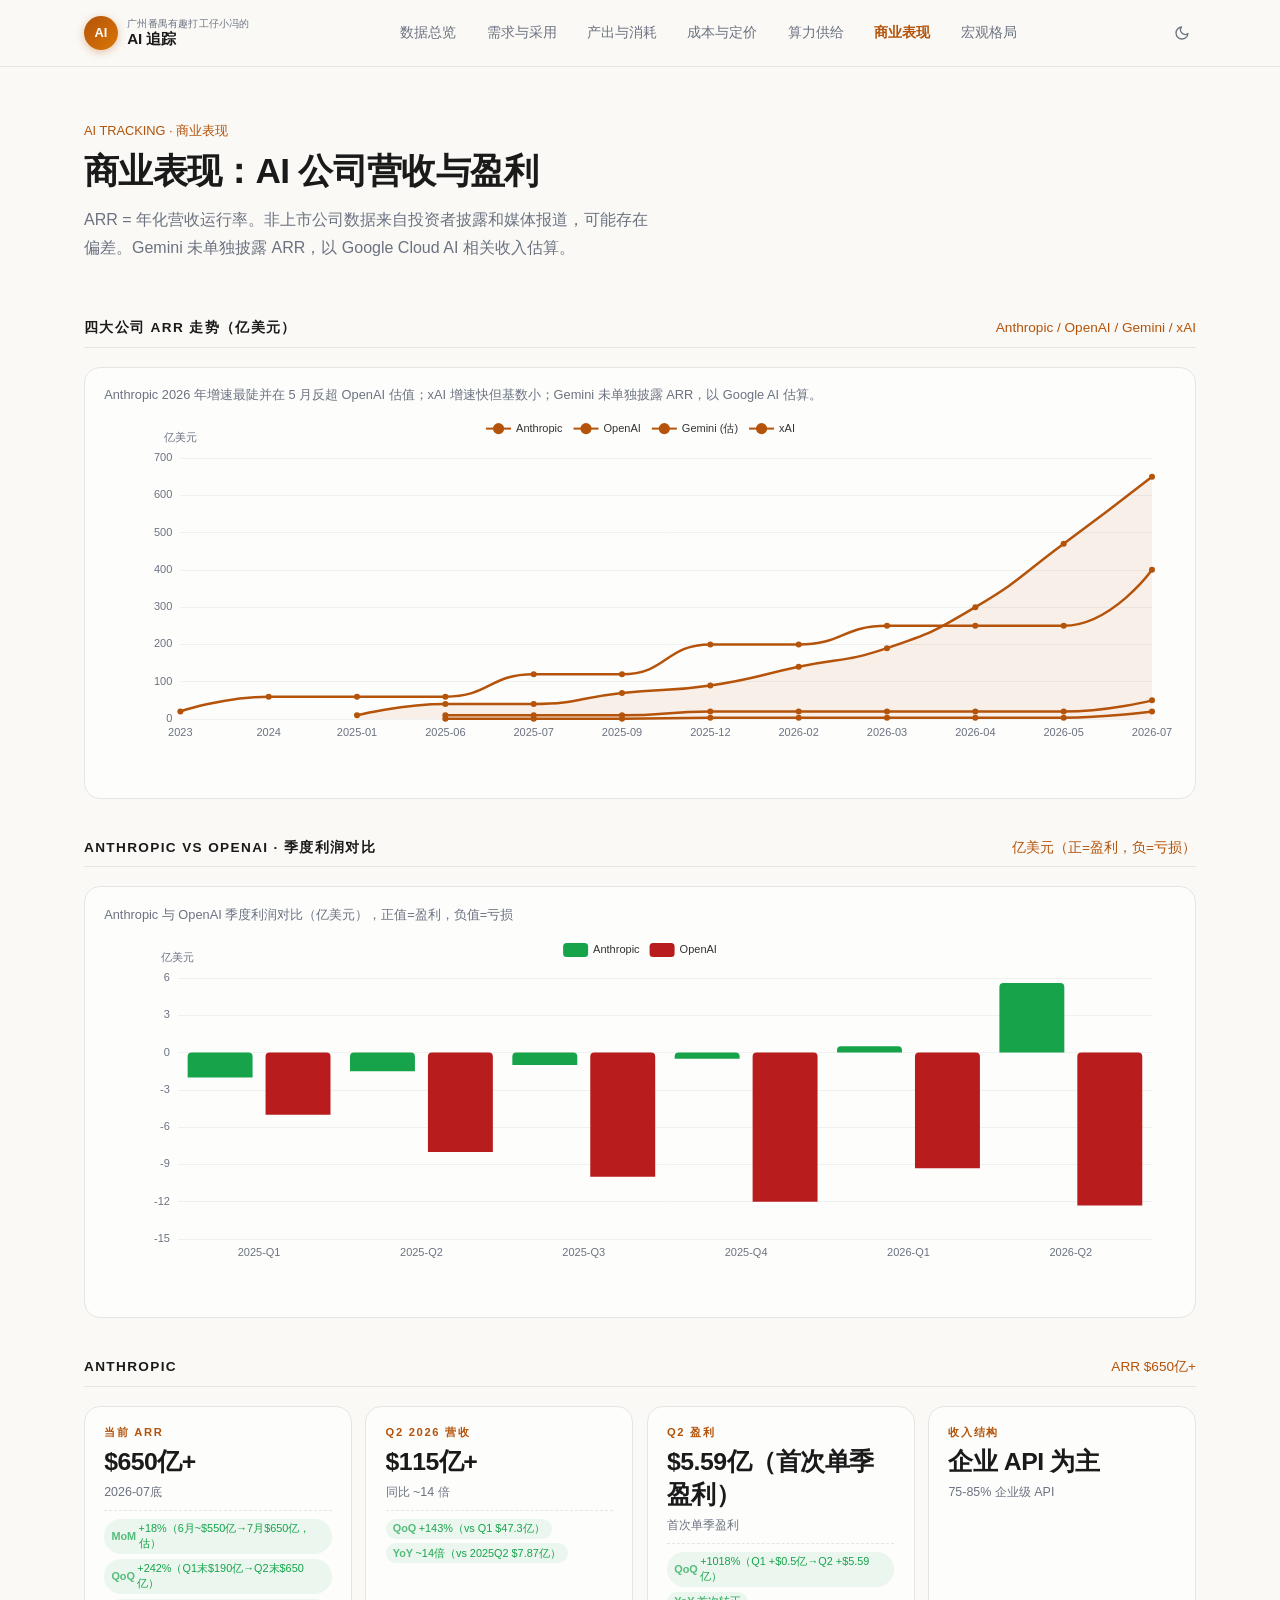
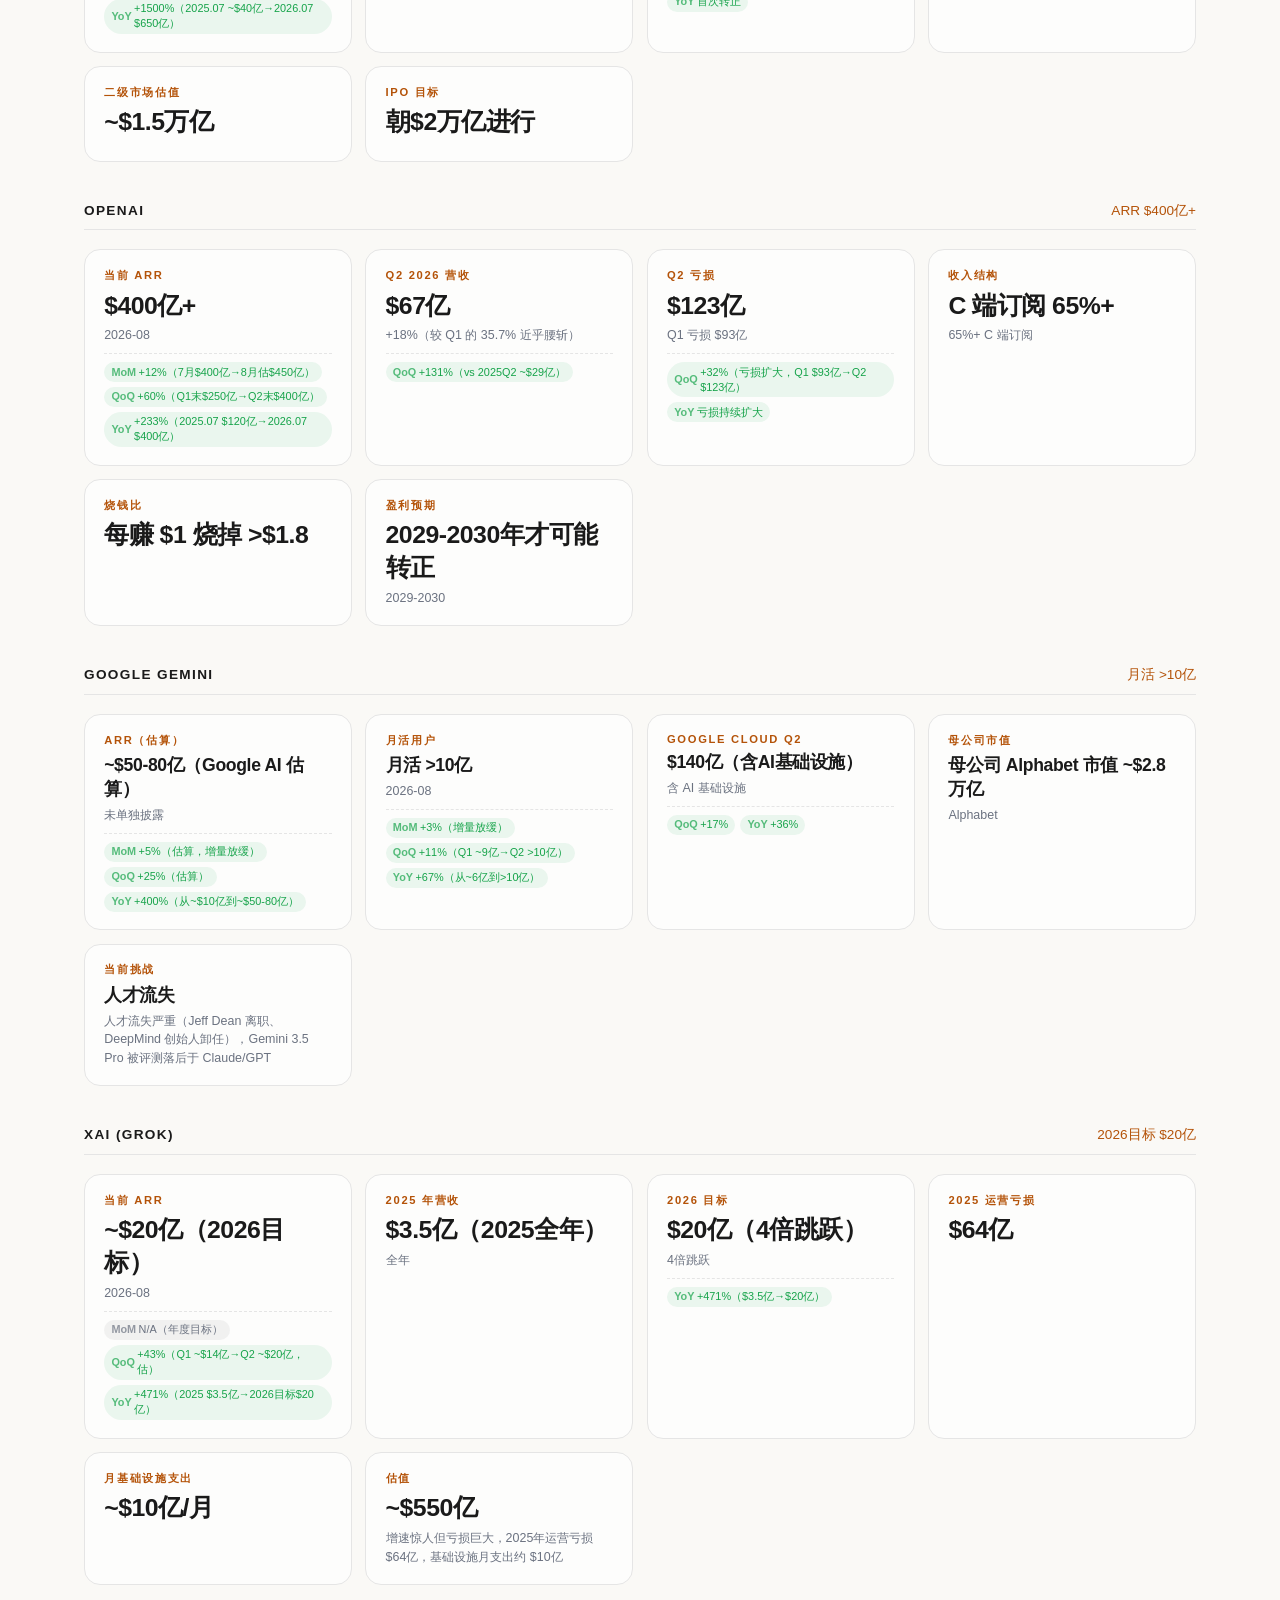
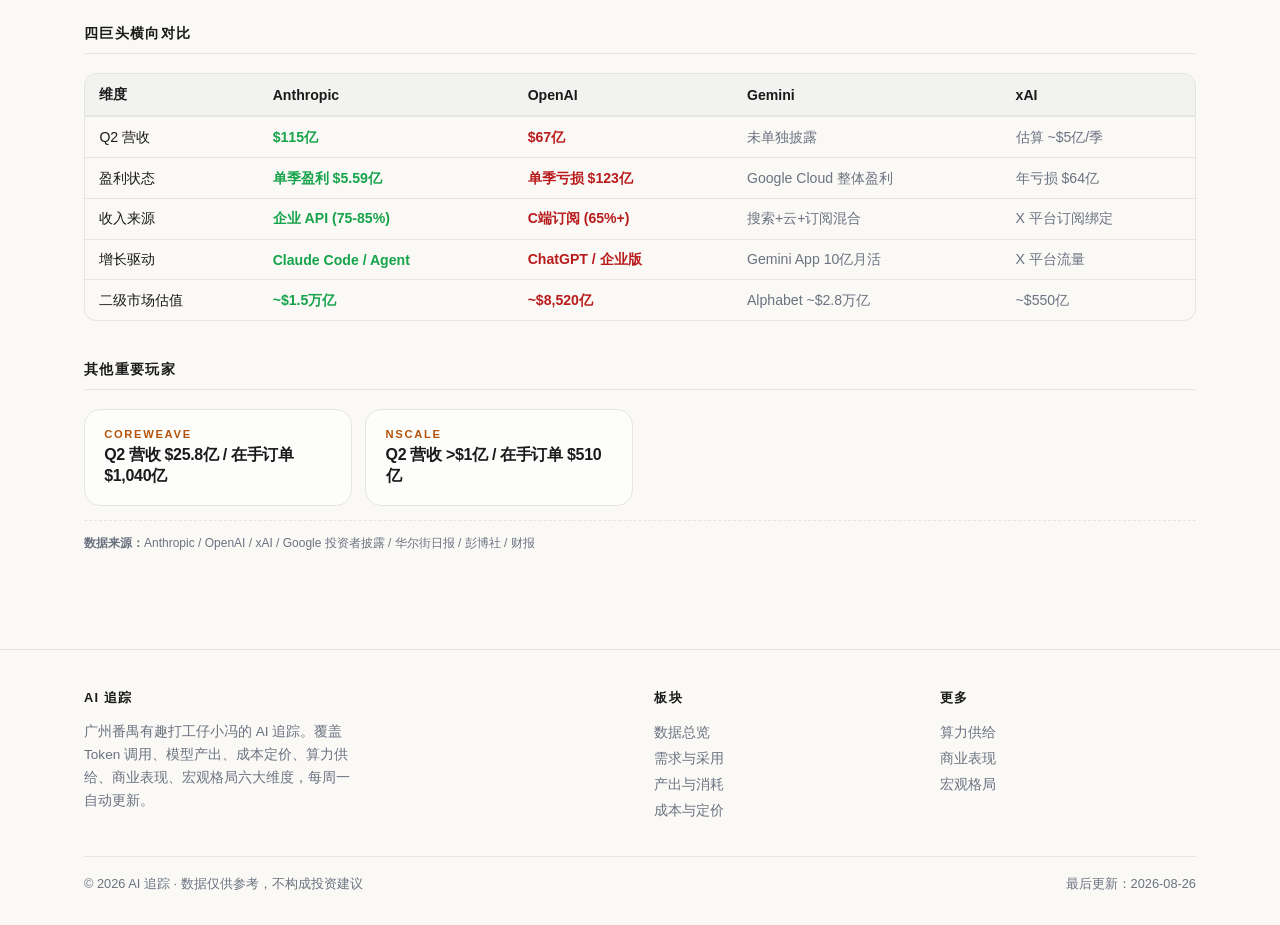
==== pages/business.html @ 5af2b7c7 "AI 追踪看板：6 层分析框架 + 四巨头商业 + 环比数据 + CoWoS 封装瓶颈" ====
<!DOCTYPE html>
<html lang="zh-CN">
<head>
  <meta charset="UTF-8">
  <meta name="viewport" content="width=device-width, initial-scale=1.0">
  <title>商业表现 · 广州番禺有趣打工仔小冯的 AI 追踪</title>
  <meta name="description" content="Anthropic、OpenAI、Gemini、xAI 四巨头 ARR 走势、季度利润对比。">
  <link rel="stylesheet" href="../css/style.css">
  <script src="../js/data-bundle.js"></script>
  <script src="../js/echarts.min.js"></script>
  <script src="../js/charts.js"></script>
  <script src="../js/site.js"></script>
</head>
<body>

<main>
  <div class="container">
    <section class="hero">
      <div class="breadcrumb">AI TRACKING · 商业表现</div>
      <h1>商业表现：AI 公司营收与盈利</h1>
      <p class="subtitle" id="heroSub"></p>
    </section>

    <!-- 四巨头 ARR 对比图 -->
    <section class="section">
      <div class="section-header"><h2>四大公司 ARR 走势（亿美元）</h2><span class="more text-muted">Anthropic / OpenAI / Gemini / xAI</span></div>
      <div class="chart-card">
        <div class="chart-desc">Anthropic 2026 年增速最陡并在 5 月反超 OpenAI 估值；xAI 增速快但基数小；Gemini 未单独披露 ARR，以 Google AI 估算。</div>
        <div class="chart-box" id="chartArr"></div>
      </div>
    </section>

    <!-- 季度利润对比图 -->
    <section class="section">
      <div class="section-header"><h2>Anthropic vs OpenAI · 季度利润对比</h2><span class="more text-muted">亿美元（正=盈利，负=亏损）</span></div>
      <div class="chart-card">
        <div class="chart-desc" id="profitDesc"></div>
        <div class="chart-box" id="chartProfit"></div>
      </div>
    </section>

    <!-- 四公司卡片 -->
    <section class="section">
      <div class="section-header"><h2>Anthropic</h2><span class="more text-muted">ARR $650亿+</span></div>
      <div class="card-grid" id="anthCards"></div>
    </section>

    <section class="section">
      <div class="section-header"><h2>OpenAI</h2><span class="more text-muted">ARR $400亿+</span></div>
      <div class="card-grid" id="oaCards"></div>
    </section>

    <section class="section">
      <div class="section-header"><h2>Google Gemini</h2><span class="more text-muted">月活 >10亿</span></div>
      <div class="card-grid" id="geminiCards"></div>
    </section>

    <section class="section">
      <div class="section-header"><h2>xAI (Grok)</h2><span class="more text-muted">2026目标 $20亿</span></div>
      <div class="card-grid" id="grokCards"></div>
    </section>

    <!-- 横向对比表 -->
    <section class="section">
      <div class="section-header"><h2>四巨头横向对比</h2></div>
      <div class="table-wrap">
        <table>
          <thead><tr><th>维度</th><th>Anthropic</th><th>OpenAI</th><th>Gemini</th><th>xAI</th></tr></thead>
          <tbody id="cmpBody"></tbody>
        </table>
      </div>
    </section>

    <!-- 其他玩家 -->
    <section class="section">
      <div class="section-header"><h2>其他重要玩家</h2></div>
      <div class="card-grid" id="othersCards"></div>
    </section>

    <div class="source-note" id="sourceNote"></div>
  </div>
</main>

<script>
(function () {
  var D = window.AIDATA && window.AIDATA.business;
  if (!D) { document.body.innerHTML += '<p style="padding:2rem;color:red;">数据加载失败：business 数据缺失</p>'; return; }

  document.getElementById('heroSub').textContent = D.meta.note;
  document.getElementById('sourceNote').innerHTML = '<strong>数据来源：</strong>' + D.meta.source;

  // 四公司 ARR 时间轴合并
  var an = D.anthropic.arr_timeline;
  var oa = D.openai.arr_timeline;
  var ge = D.gemini.arr_timeline;
  var gr = D.grok.arr_timeline;

  // 取所有日期的并集，按时间排序
  var allDates = {};
  [].concat(an, oa, ge, gr).forEach(function (p) { allDates[p.date] = true; });
  var labels = Object.keys(allDates).sort();

  function buildSeries(timeline, dates) {
    return dates.map(function (d) {
      var match = null;
      timeline.forEach(function (p) { if (p.date <= d) match = p.arr; });
      return match;
    });
  }

  CHARTS.ensure(function () {
    CHARTS.line('chartArr', labels, [
      { name: 'Anthropic', data: buildSeries(an, labels), color: undefined, area: true },
      { name: 'OpenAI', data: buildSeries(oa, labels), color: undefined, area: false },
      { name: 'Gemini (估)', data: buildSeries(ge, labels), color: undefined, area: false },
      { name: 'xAI', data: buildSeries(gr, labels), color: undefined, area: false }
    ], { yName: '亿美元' });
  });

  // 季度利润对比柱状图
  var pc = D.profit_comparison;
  document.getElementById('profitDesc').textContent = pc.desc;
  CHARTS.ensure(function () {
    CHARTS.bar('chartProfit', pc.labels, [
      { name: 'Anthropic', data: pc.anthropic, color: '#16a34a' },
      { name: 'OpenAI', data: pc.openai, color: '#b91c1c' }
    ], { yName: '亿美元' });
  });

  // ===== 卡片生成工具函数 =====
  function trendBadge(label, value) {
    if (!value) return '';
    var isNegative = value.charAt(0) === '-';
    var isNa = value === 'N/A' || value.indexOf('N/A') >= 0;
    var cls = isNa ? 'trend-neutral' : (isNegative ? 'trend-down' : 'trend-up');
    return '<span class="card-trend ' + cls + '"><b>' + label + '</b> ' + value + '</span>';
  }

  function buildCard(c) {
    var html = '<div class="card"><div class="card-label">' + c.label + '</div>' +
      '<div class="card-value">' + c.value + '</div><div class="card-sub">' + c.sub + '</div>';
    var hasTrend = c.mom || c.qoq || c.yoy;
    if (hasTrend) {
      html += '<div class="card-trends">';
      html += trendBadge('MoM', c.mom);
      html += trendBadge('QoQ', c.qoq);
      html += trendBadge('YoY', c.yoy);
      html += '</div>';
    }
    html += '</div>';
    return html;
  }

  function buildCardGemini(c) {
    var html = '<div class="card"><div class="card-label">' + c.label + '</div>' +
      '<div class="card-value" style="font-size:1.1rem;">' + c.value + '</div><div class="card-sub">' + c.sub + '</div>';
    var hasTrend = c.mom || c.qoq || c.yoy;
    if (hasTrend) {
      html += '<div class="card-trends">';
      html += trendBadge('MoM', c.mom);
      html += trendBadge('QoQ', c.qoq);
      html += trendBadge('YoY', c.yoy);
      html += '</div>';
    }
    html += '</div>';
    return html;
  }

  // Anthropic 卡片
  var a = D.anthropic;
  var aCards = [
    { label: '当前 ARR', value: a.arr_now, sub: a.arr_time, mom: a.arr_mom, qoq: a.arr_qoq, yoy: a.arr_yoy },
    { label: 'Q2 2026 营收', value: a.q2_2026_revenue, sub: '同比 ~14 倍', mom: null, qoq: a.q2_revenue_qoq, yoy: a.q2_yoy },
    { label: 'Q2 盈利', value: a.q2_operating_profit, sub: '首次单季盈利', mom: null, qoq: a.q2_profit_qoq, yoy: '首次转正' },
    { label: '收入结构', value: '企业 API 为主', sub: a.revenue_structure, mom: null, qoq: null, yoy: null },
    { label: '二级市场估值', value: a.valuation_secondary, sub: '', mom: null, qoq: null, yoy: null },
    { label: 'IPO 目标', value: a.ipo_target, sub: '', mom: null, qoq: null, yoy: null }
  ];
  var ag = document.getElementById('anthCards');
  aCards.forEach(function (c) {
    ag.innerHTML += buildCard(c);
  });

  // OpenAI 卡片
  var o = D.openai;
  var oCards = [
    { label: '当前 ARR', value: o.arr_now, sub: o.arr_time, mom: o.arr_mom, qoq: o.arr_qoq, yoy: o.arr_yoy },
    { label: 'Q2 2026 营收', value: o.q2_2026_revenue, sub: o.q2_qoq, mom: null, qoq: o.q2_revenue_yoy, yoy: null },
    { label: 'Q2 亏损', value: o.q2_operating_loss, sub: 'Q1 亏损 $93亿', mom: null, qoq: o.q2_loss_qoq, yoy: '亏损持续扩大' },
    { label: '收入结构', value: 'C 端订阅 65%+', sub: o.revenue_structure, mom: null, qoq: null, yoy: null },
    { label: '烧钱比', value: o.burn_ratio, sub: '', mom: null, qoq: null, yoy: null },
    { label: '盈利预期', value: o.profit_estimate, sub: '2029-2030', mom: null, qoq: null, yoy: null }
  ];
  var og = document.getElementById('oaCards');
  oCards.forEach(function (c) {
    og.innerHTML += buildCard(c);
  });

  // Gemini 卡片
  var g = D.gemini;
  var gCards = [
    { label: 'ARR（估算）', value: g.arr_estimate, sub: '未单独披露', mom: g.arr_mom, qoq: g.arr_qoq, yoy: g.arr_yoy },
    { label: '月活用户', value: g.mau, sub: g.arr_time, mom: g.mau_mom, qoq: g.mau_qoq, yoy: '+67%（从~6亿到>10亿）' },
    { label: 'Google Cloud Q2', value: g.google_cloud_q2, sub: '含 AI 基础设施', mom: null, qoq: '+17%', yoy: '+36%' },
    { label: '母公司市值', value: g.valuation_note, sub: 'Alphabet', mom: null, qoq: null, yoy: null },
    { label: '当前挑战', value: '人才流失', sub: g.challenge, mom: null, qoq: null, yoy: null }
  ];
  var gg = document.getElementById('geminiCards');
  gCards.forEach(function (c) {
    gg.innerHTML += buildCardGemini(c);
  });

  // xAI 卡片
  var x = D.grok;
  var xCards = [
    { label: '当前 ARR', value: x.arr_now, sub: x.arr_time, mom: x.arr_mom, qoq: x.arr_qoq, yoy: x.arr_yoy },
    { label: '2025 年营收', value: x.revenue_2025, sub: '全年', mom: null, qoq: null, yoy: null },
    { label: '2026 目标', value: x.revenue_2026_target, sub: '4倍跳跃', mom: null, qoq: null, yoy: x.revenue_yoy },
    { label: '2025 运营亏损', value: x.operating_loss_2025, sub: '', mom: null, qoq: null, yoy: null },
    { label: '月基础设施支出', value: x.monthly_infra_spend, sub: '', mom: null, qoq: null, yoy: null },
    { label: '估值', value: x.valuation, sub: x.note, mom: null, qoq: null, yoy: null }
  ];
  var xg = document.getElementById('grokCards');
  xCards.forEach(function (c) {
    xg.innerHTML += buildCard(c);
  });

  // 横向对比表
  var cb = document.getElementById('cmpBody');
  D.comparison.dimensions.forEach(function (d) {
    cb.innerHTML += '<tr><td>' + d.dim + '</td><td class="text-up">' + d.anthropic + '</td><td class="text-down">' + d.openai + '</td><td class="text-muted">' + d.gemini + '</td><td class="text-muted">' + d.grok + '</td></tr>';
  });

  // 其他玩家
  var others = D.others;
  var og2 = document.getElementById('othersCards');
  var otherList = [
    { label: others.coreweave.name, value: others.coreweave.metric },
    { label: others.nscale.name, value: others.nscale.metric }
  ];
  otherList.forEach(function (c) {
    og2.innerHTML += '<div class="card card-hover"><div class="card-label">' + c.label + '</div>' +
      '<div class="card-value" style="font-size:1rem;">' + c.value + '</div></div>';
  });

  SiteInit('business');
})();
</script>
</body>
</html>
---- css/style.css ----
:root {
  --background: #faf9f6;
  --foreground: #1a1a1a;
  --muted: #6b7280;
  --border: #e5e5e5;
  --accent: #b45309;
  --card-bg: rgba(255, 255, 255, 0.7);
  --hover-bg: rgba(0, 0, 0, 0.03);
  --shadow: 0 1px 3px rgba(0, 0, 0, 0.06), 0 1px 2px rgba(0, 0, 0, 0.04);
  --shadow-lg: 0 10px 30px rgba(0, 0, 0, 0.08);
}

@media (prefers-color-scheme: dark) {
  html:not(.light) {
    --background: #121212;
    --foreground: #eaeaea;
    --muted: #9ca3af;
    --border: #2a2a2a;
    --accent: #d97706;
    --accent-bg: rgba(217, 119, 6, 0.12);
    --card-bg: rgba(30, 30, 30, 0.85);
    --hover-bg: rgba(255, 255, 255, 0.04);
    --shadow: 0 1px 3px rgba(0, 0, 0, 0.3);
    --shadow-lg: 0 10px 30px rgba(0, 0, 0, 0.4);
  }
}

html.dark {
  --background: #121212;
  --foreground: #eaeaea;
  --muted: #9ca3af;
  --border: #2a2a2a;
  --accent: #d97706;
  --accent-bg: rgba(217, 119, 6, 0.12);
  --card-bg: rgba(30, 30, 30, 0.85);
  --hover-bg: rgba(255, 255, 255, 0.04);
  --shadow: 0 1px 3px rgba(0, 0, 0, 0.3);
  --shadow-lg: 0 10px 30px rgba(0, 0, 0, 0.4);
}

* {
  margin: 0;
  padding: 0;
  box-sizing: border-box;
}

html {
  scroll-behavior: smooth;
}

body {
  font-family: Inter, -apple-system, BlinkMacSystemFont, "PingFang SC",
    "Hiragino Sans GB", "Microsoft YaHei", "Helvetica Neue", Helvetica, Arial, sans-serif;
  -webkit-font-smoothing: antialiased;
  text-rendering: optimizeLegibility;
  background: var(--background);
  color: var(--foreground);
  min-height: 100vh;
  display: flex;
  flex-direction: column;
  transition: background-color 0.3s ease, color 0.3s ease;
}

/* ===== 顶部导航 ===== */
header {
  position: sticky;
  top: 0;
  z-index: 50;
  border-bottom: 1px solid var(--border);
  background: color-mix(in srgb, var(--background) 80%, transparent);
  backdrop-filter: blur(12px);
  -webkit-backdrop-filter: blur(12px);
  transition: background-color 0.3s ease, border-color 0.3s ease;
}

.nav-inner {
  max-width: 72rem;
  margin: 0 auto;
  padding: 1rem 1.25rem;
  display: flex;
  align-items: center;
  justify-content: space-between;
  gap: 1rem;
}

.logo {
  display: flex;
  align-items: center;
  gap: 0.6rem;
  text-decoration: none;
  color: var(--foreground);
  font-weight: 700;
  font-size: 1.05rem;
  letter-spacing: -0.01em;
  white-space: nowrap;
}

.logo-badge {
  width: 2.1rem;
  height: 2.1rem;
  border-radius: 9999px;
  background: linear-gradient(135deg, #b45309, #d97706);
  color: #fff;
  display: flex;
  align-items: center;
  justify-content: center;
  font-size: 0.8rem;
  font-weight: 800;
  flex-shrink: 0;
  box-shadow: 0 2px 8px rgba(180, 83, 9, 0.35);
}

.logo-text {
  display: flex;
  flex-direction: column;
  line-height: 1.15;
}

.logo-line1 {
  font-size: 0.62rem;
  font-weight: 500;
  color: var(--muted);
  letter-spacing: 0.02em;
}

.logo-line2 {
  font-size: 0.95rem;
  font-weight: 800;
  letter-spacing: -0.01em;
  color: var(--foreground);
}

nav.desktop {
  display: flex;
  align-items: center;
  gap: 0.4rem;
  overflow-x: auto;
  scrollbar-width: none;
}

nav.desktop::-webkit-scrollbar {
  display: none;
}

.nav-link {
  color: var(--muted);
  text-decoration: none;
  font-size: 0.9rem;
  font-weight: 500;
  padding: 0.45rem 0.75rem;
  border-radius: 9999px;
  transition: color 0.2s ease, background 0.2s ease;
  white-space: nowrap;
}

.nav-link:hover {
  color: var(--foreground);
  background: var(--hover-bg);
}

.nav-link.active {
  color: var(--accent);
  background: var(--accent-bg);
  font-weight: 600;
}

.nav-actions {
  display: flex;
  align-items: center;
  gap: 0.4rem;
  flex-shrink: 0;
}

.theme-toggle {
  background: none;
  border: none;
  cursor: pointer;
  color: var(--muted);
  padding: 0.4rem;
  border-radius: 9999px;
  transition: color 0.2s, background 0.2s;
  display: flex;
  align-items: center;
  justify-content: center;
}

.theme-toggle:hover {
  color: var(--foreground);
  background: var(--hover-bg);
}

/* 移动端菜单 */
.mobile-menu-btn {
  display: none;
  background: none;
  border: none;
  cursor: pointer;
  color: var(--foreground);
  padding: 0.4rem;
  border-radius: 0.375rem;
}

.mobile-nav {
  display: none;
  padding: 0.5rem 1.25rem 1rem;
  border-top: 1px solid var(--border);
  flex-direction: column;
  gap: 0.15rem;
}

.mobile-nav.open {
  display: flex;
}

.mobile-nav .nav-link {
  padding: 0.65rem 0.75rem;
  font-size: 0.95rem;
  border-radius: 0.5rem;
}

/* ===== 主内容容器 ===== */
main {
  flex: 1;
}

.container {
  max-width: 72rem;
  margin: 0 auto;
  padding: 2rem 1.25rem 3rem;
}

/* ===== Hero 区 ===== */
.hero {
  padding: 1.5rem 0 1rem;
}

.breadcrumb {
  font-size: 0.8rem;
  color: var(--accent);
  font-weight: 500;
  margin-bottom: 0.8rem;
}

.hero h1 {
  font-size: 2.2rem;
  font-weight: 800;
  letter-spacing: -0.02em;
  line-height: 1.1;
}

.hero .subtitle {
  margin-top: 0.9rem;
  color: var(--muted);
  font-size: 1rem;
  line-height: 1.8;
  max-width: 64ch;
}

.hero-stats {
  margin-top: 1.5rem;
  font-size: 1.05rem;
  color: var(--muted);
}

.hero-stats strong {
  color: var(--accent);
  font-weight: 700;
}

.cta-row {
  margin-top: 1.6rem;
  display: flex;
  gap: 0.75rem;
  flex-wrap: wrap;
}

.btn {
  display: inline-flex;
  align-items: center;
  gap: 0.4rem;
  padding: 0.65rem 1.4rem;
  border-radius: 9999px;
  font-size: 0.92rem;
  font-weight: 500;
  text-decoration: none;
  transition: all 0.2s ease;
  cursor: pointer;
  border: none;
}

.btn-primary {
  background: var(--foreground);
  color: var(--background);
  box-shadow: 0 4px 14px color-mix(in srgb, var(--foreground) 15%, transparent);
}

.btn-primary:hover {
  transform: translateY(-2px);
}

.btn-outline {
  border: 1px solid var(--border);
  color: var(--foreground);
  background: transparent;
}

.btn-outline:hover {
  background: var(--hover-bg);
}

/* ===== 区块标题栏 ===== */
.section {
  margin-top: 2.5rem;
}

.section-header {
  display: flex;
  align-items: baseline;
  justify-content: space-between;
  margin-bottom: 1.2rem;
  padding-bottom: 0.6rem;
  border-bottom: 1px solid var(--border);
  gap: 1rem;
}

.section-header h2 {
  font-size: 0.85rem;
  font-weight: 700;
  text-transform: uppercase;
  letter-spacing: 0.1em;
  color: var(--foreground);
}

.section-header .more {
  color: var(--accent);
  font-size: 0.85rem;
  font-weight: 500;
  text-decoration: none;
  white-space: nowrap;
}

.section-header .more:hover {
  opacity: 0.7;
}

/* ===== 卡片网格 ===== */
.card-grid {
  display: grid;
  grid-template-columns: repeat(auto-fill, minmax(240px, 1fr));
  gap: 0.85rem;
}

.card {
  background: var(--card-bg);
  border: 1px solid var(--border);
  border-radius: 1rem;
  padding: 1.1rem 1.2rem;
  transition: all 0.2s ease;
}

.card-hover:hover {
  transform: translateY(-3px);
  box-shadow: var(--shadow-lg);
  border-color: color-mix(in srgb, var(--accent) 40%, var(--border));
}

.card .card-label {
  font-size: 0.7rem;
  font-weight: 700;
  text-transform: uppercase;
  letter-spacing: 0.15em;
  color: var(--accent);
}

.card .card-value {
  font-size: 1.55rem;
  font-weight: 800;
  letter-spacing: -0.02em;
  margin-top: 0.35rem;
  color: var(--foreground);
  font-variant-numeric: tabular-nums;
}

.card .card-sub {
  font-size: 0.78rem;
  color: var(--muted);
  margin-top: 0.3rem;
  line-height: 1.5;
}

.card .card-delta {
  font-size: 0.75rem;
  font-weight: 600;
  margin-top: 0.25rem;
  font-variant-numeric: tabular-nums;
}

.delta-up {
  color: #16a34a;
}

.delta-down {
  color: #b91c1c;
}

/* ===== 列表行 ===== */
.list {
  list-style: none;
}

.list-row {
  display: flex;
  align-items: baseline;
  gap: 0.8rem;
  padding: 0.6rem 0.6rem;
  margin: 0 -0.6rem;
  border-radius: 0.5rem;
  transition: background 0.15s ease;
  text-decoration: none;
  color: var(--foreground);
}

.list-row:hover {
  background: var(--hover-bg);
}

.list-row time {
  color: var(--muted);
  font-size: 0.85rem;
  font-weight: 500;
  flex-shrink: 0;
  font-variant-numeric: tabular-nums;
  width: 3.2rem;
}

.list-row .title {
  font-size: 0.95rem;
  font-weight: 500;
  flex: 1;
  min-width: 0;
  overflow: hidden;
  text-overflow: ellipsis;
  white-space: nowrap;
}

.list-row:hover .title {
  text-decoration: underline;
  text-underline-offset: 4px;
  text-decoration-thickness: 1px;
}

.list-row .tag {
  flex-shrink: 0;
  font-size: 0.78rem;
  font-weight: 500;
  padding: 0.2rem 0.7rem;
  border-radius: 9999px;
  background: var(--border);
  color: var(--muted);
}

/* ===== 图表容器 ===== */
.chart-card {
  background: var(--card-bg);
  border: 1px solid var(--border);
  border-radius: 1rem;
  padding: 1.2rem;
  margin-bottom: 1.2rem;
}

.chart-card h3 {
  font-size: 0.95rem;
  font-weight: 700;
  margin-bottom: 0.25rem;
}

.chart-card .chart-desc {
  font-size: 0.8rem;
  color: var(--muted);
  margin-bottom: 0.9rem;
}

.chart-box {
  width: 100%;
  height: 360px;
}

.chart-box.sm {
  height: 280px;
}

/* ===== 表格 ===== */
.table-wrap {
  overflow-x: auto;
  border: 1px solid var(--border);
  border-radius: 0.75rem;
}

table {
  width: 100%;
  border-collapse: collapse;
  font-size: 0.88rem;
  min-width: 640px;
}

thead th {
  background: color-mix(in srgb, var(--border) 40%, transparent);
  font-weight: 600;
  text-align: left;
  padding: 0.7rem 0.9rem;
  border-bottom: 2px solid var(--border);
  white-space: nowrap;
  color: var(--foreground);
}

tbody td {
  padding: 0.65rem 0.9rem;
  border-bottom: 1px solid var(--border);
  color: var(--foreground);
  font-variant-numeric: tabular-nums;
}

tbody tr:hover td {
  background: color-mix(in srgb, var(--border) 25%, transparent);
}

tbody tr:last-child td {
  border-bottom: none;
}

td.num {
  text-align: right;
  font-variant-numeric: tabular-nums;
}

.text-accent {
  color: var(--accent);
  font-weight: 600;
}

.text-up {
  color: #16a34a;
  font-weight: 600;
}

.text-down {
  color: #b91c1c;
  font-weight: 600;
}

.text-muted {
  color: var(--muted);
}

/* ===== 标签徽章 ===== */
.badge {
  display: inline-block;
  padding: 0.2rem 0.7rem;
  border-radius: 9999px;
  font-size: 0.75rem;
  font-weight: 500;
  background: var(--border);
  color: var(--muted);
}

.badge-accent {
  background: color-mix(in srgb, var(--accent) 12%, transparent);
  color: var(--accent);
  font-weight: 600;
}

.badge-green {
  background: rgba(22, 163, 74, 0.1);
  color: #16a34a;
  font-weight: 600;
}

.badge-red {
  background: rgba(185, 28, 28, 0.1);
  color: #b91c1c;
  font-weight: 600;
}

/* ===== 时间线 ===== */
.timeline {
  list-style: none;
}

.timeline-item {
  display: flex;
  gap: 0.8rem;
  padding: 0.7rem 0.6rem;
  margin: 0 -0.6rem;
  border-radius: 0.5rem;
  transition: background-color 0.15s ease;
  align-items: flex-start;
}

.timeline-item:hover {
  background: var(--hover-bg);
}

.timeline-item time {
  color: var(--muted);
  font-size: 0.82rem;
  font-weight: 500;
  flex-shrink: 0;
  font-variant-numeric: tabular-nums;
  padding-top: 0.15rem;
  width: 4.5rem;
}

.timeline-item .tl-content {
  flex: 1;
  min-width: 0;
}

.timeline-item .tl-title {
  font-size: 0.92rem;
  font-weight: 500;
}

.timeline-item .tl-desc {
  font-size: 0.8rem;
  color: var(--muted);
  margin-top: 0.15rem;
  line-height: 1.5;
}

/* ===== 提示框 ===== */
.note {
  border-left: 3px solid var(--accent);
  background: color-mix(in srgb, var(--accent) 5%, transparent);
  border-radius: 0 6px 6px 0;
  padding: 0.85rem 1rem;
  font-size: 0.85rem;
  color: var(--muted);
  line-height: 1.7;
  margin: 1rem 0;
}

.note strong {
  color: var(--foreground);
}

/* ===== 页脚 ===== */
footer {
  border-top: 1px solid var(--border);
  margin-top: 3rem;
  padding: 2.5rem 0 2rem;
}

.footer-inner {
  max-width: 72rem;
  margin: 0 auto;
  padding: 0 1.25rem;
}

.footer-grid {
  display: grid;
  grid-template-columns: repeat(auto-fit, minmax(200px, 1fr));
  gap: 1.8rem;
}

.footer-col h4 {
  font-size: 0.8rem;
  font-weight: 700;
  text-transform: uppercase;
  letter-spacing: 0.1em;
  margin-bottom: 0.8rem;
  color: var(--foreground);
}

.footer-col a {
  display: block;
  color: var(--muted);
  text-decoration: none;
  font-size: 0.85rem;
  padding: 0.25rem 0;
  transition: color 0.2s;
}

.footer-col a:hover {
  color: var(--accent);
}

.footer-bottom {
  margin-top: 2rem;
  padding-top: 1.2rem;
  border-top: 1px solid var(--border);
  display: flex;
  justify-content: space-between;
  align-items: center;
  flex-wrap: wrap;
  gap: 0.5rem;
  font-size: 0.8rem;
  color: var(--muted);
}

/* ===== 数据源标注 ===== */
.source-note {
  font-size: 0.75rem;
  color: var(--muted);
  margin-top: 0.9rem;
  line-height: 1.6;
  border-top: 1px dashed var(--border);
  padding-top: 0.8rem;
}

/* ===== 响应式 ===== */
@media (max-width: 768px) {
  nav.desktop {
    display: none;
  }
  .mobile-menu-btn {
    display: flex;
  }
  .hero h1 {
    font-size: 1.7rem;
  }
  .card-grid {
    grid-template-columns: repeat(auto-fill, minmax(160px, 1fr));
  }
  .chart-box {
    height: 240px;
  }
  .container {
    padding: 1.5rem 1rem 2.5rem;
  }
}

/* ===== 环比趋势徽章 ===== */
.card-trends {
  display: flex;
  flex-wrap: wrap;
  gap: 0.3rem;
  margin-top: 0.5rem;
  padding-top: 0.5rem;
  border-top: 1px dashed var(--border);
}

.card-trend {
  display: inline-flex;
  align-items: center;
  font-size: 0.68rem;
  font-weight: 500;
  padding: 0.15rem 0.45rem;
  border-radius: 9999px;
  font-variant-numeric: tabular-nums;
  line-height: 1.4;
}

.card-trend b {
  font-weight: 700;
  margin-right: 0.15rem;
  opacity: 0.7;
}

.trend-up {
  background: rgba(22, 163, 74, 0.08);
  color: #16a34a;
}

.trend-down {
  background: rgba(185, 28, 28, 0.08);
  color: #b91c1c;
}

.trend-neutral {
  background: color-mix(in srgb, var(--border) 50%, transparent);
  color: var(--muted);
}
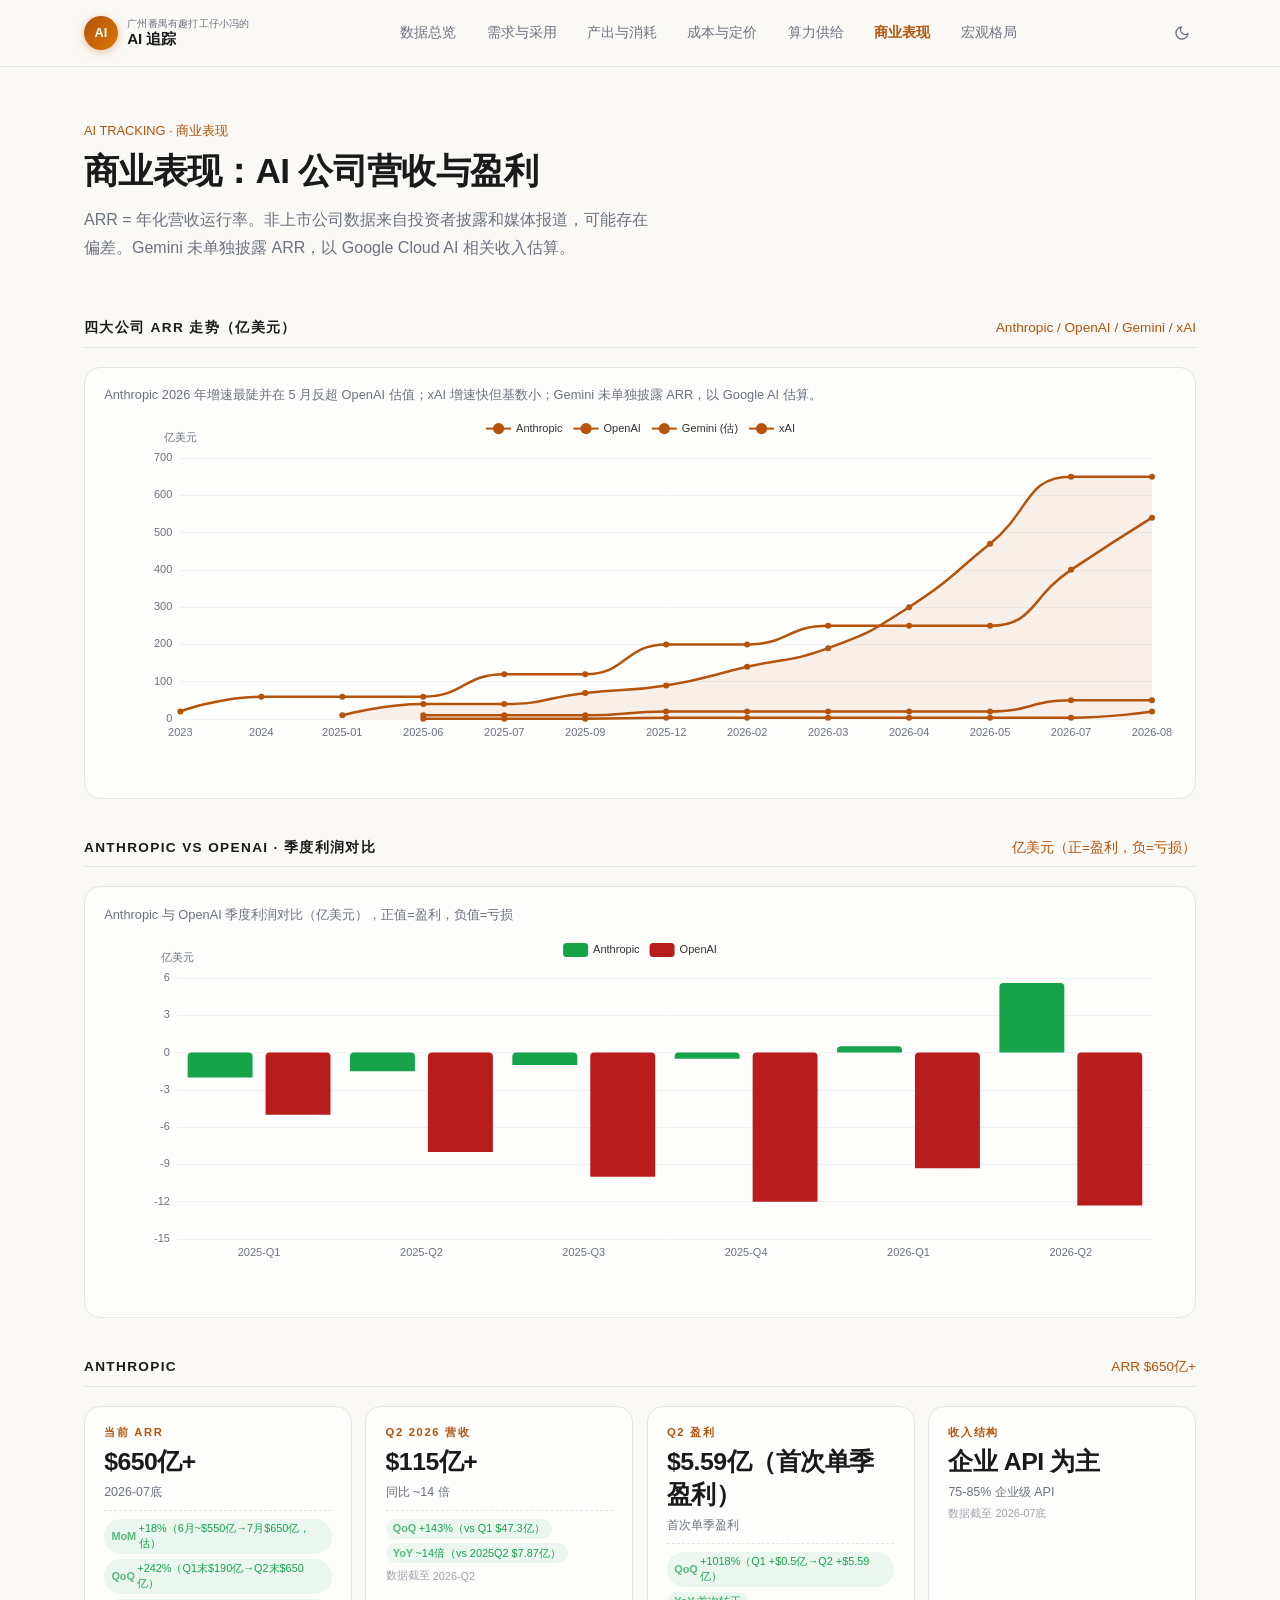
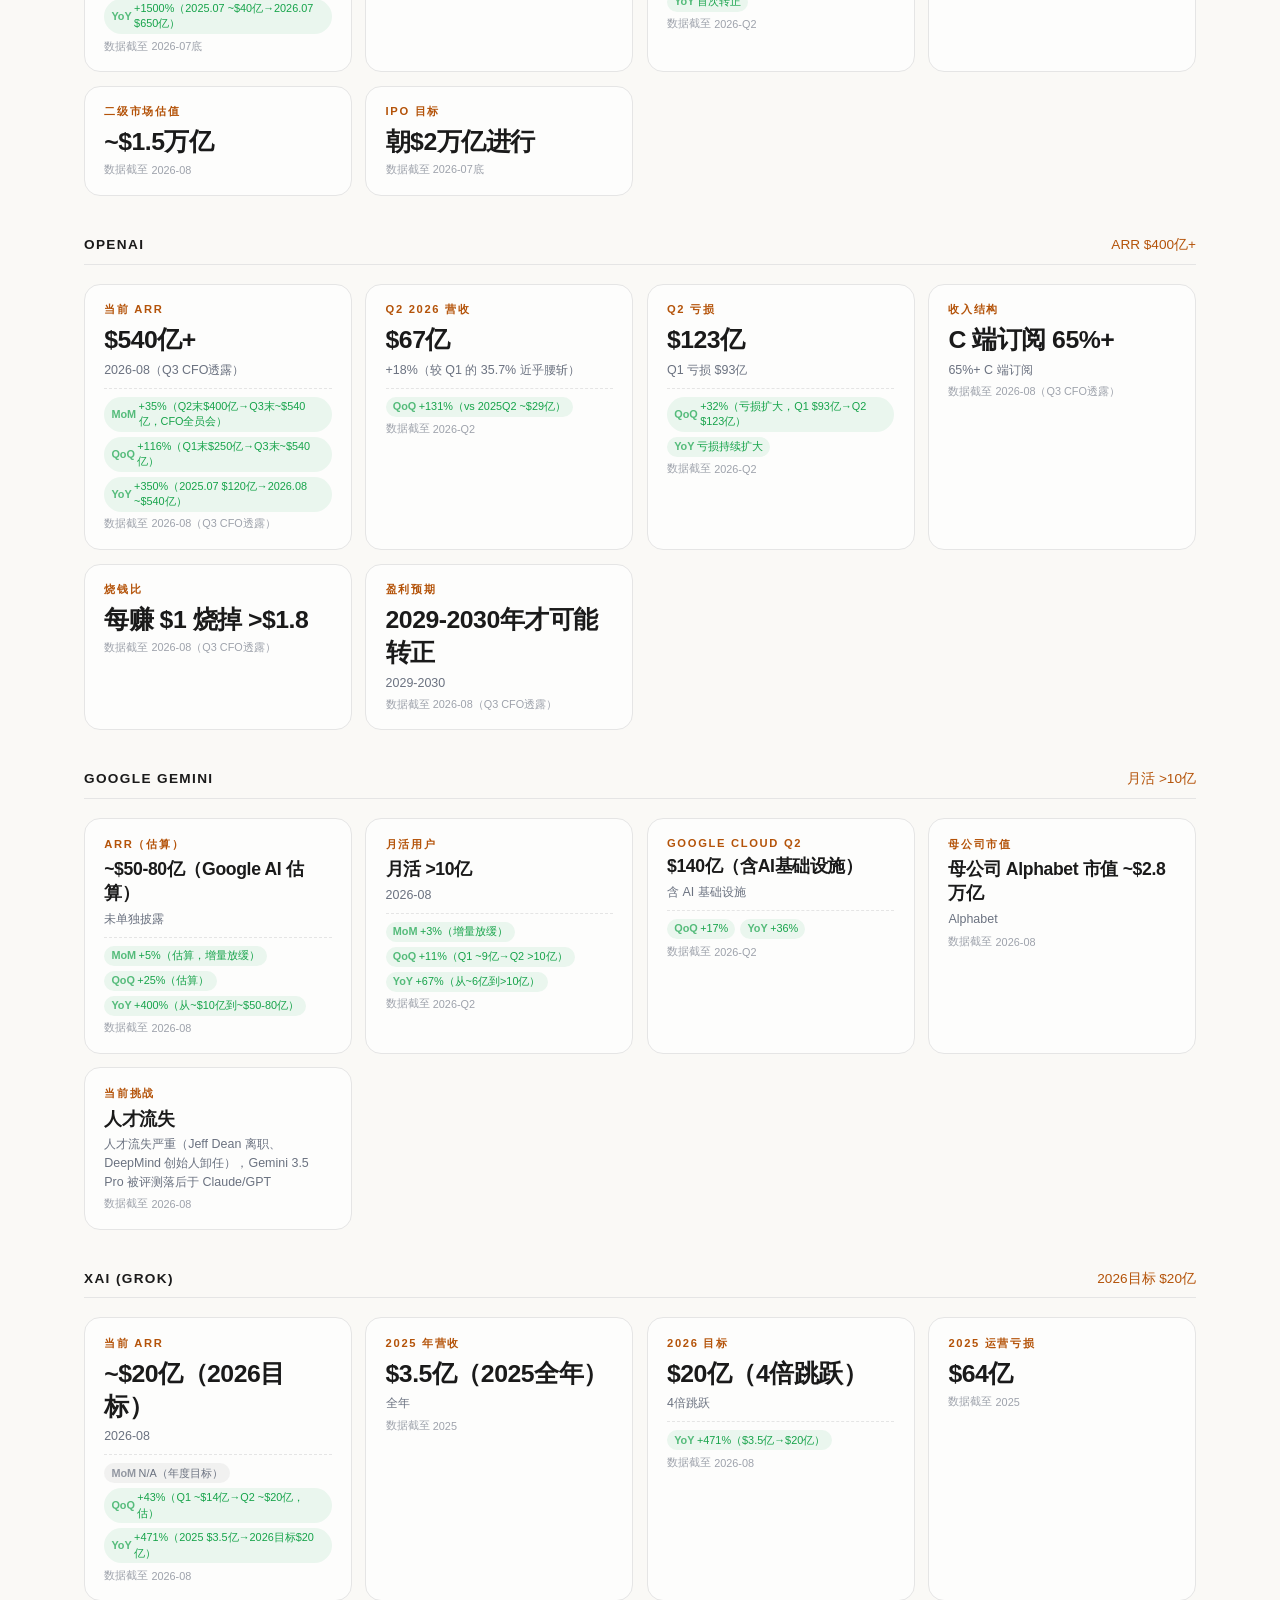
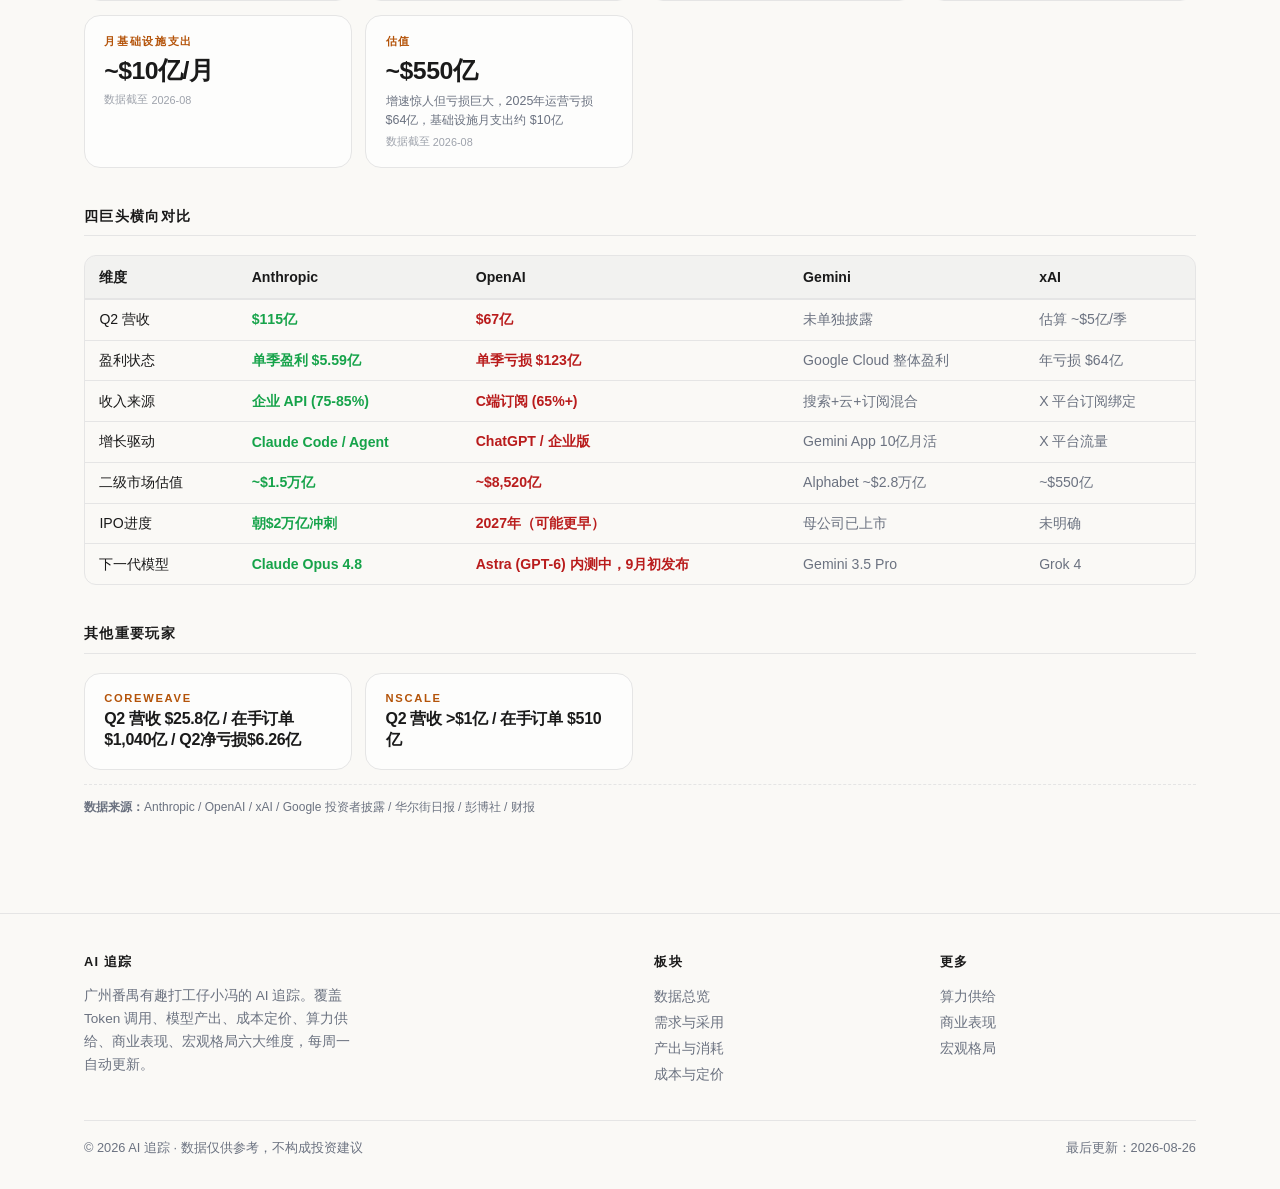
==== commit fcde3048: "feat: add data_date to all data cards across 7 pages 7 JSON files: add data_date fields to key metri" ====
--- a/pages/business.html
+++ b/pages/business.html
@@ -147,6 +147,9 @@
       html += trendBadge('YoY', c.yoy);
       html += '</div>';
     }
+    if (c.data_date) {
+      html += '<div class="card-date">' + c.data_date + '</div>';
+    }
     html += '</div>';
     return html;
   }
@@ -162,6 +165,9 @@
       html += trendBadge('YoY', c.yoy);
       html += '</div>';
     }
+    if (c.data_date) {
+      html += '<div class="card-date">' + c.data_date + '</div>';
+    }
     html += '</div>';
     return html;
   }
@@ -169,12 +175,12 @@
   // Anthropic 卡片
   var a = D.anthropic;
   var aCards = [
-    { label: '当前 ARR', value: a.arr_now, sub: a.arr_time, mom: a.arr_mom, qoq: a.arr_qoq, yoy: a.arr_yoy },
-    { label: 'Q2 2026 营收', value: a.q2_2026_revenue, sub: '同比 ~14 倍', mom: null, qoq: a.q2_revenue_qoq, yoy: a.q2_yoy },
-    { label: 'Q2 盈利', value: a.q2_operating_profit, sub: '首次单季盈利', mom: null, qoq: a.q2_profit_qoq, yoy: '首次转正' },
-    { label: '收入结构', value: '企业 API 为主', sub: a.revenue_structure, mom: null, qoq: null, yoy: null },
-    { label: '二级市场估值', value: a.valuation_secondary, sub: '', mom: null, qoq: null, yoy: null },
-    { label: 'IPO 目标', value: a.ipo_target, sub: '', mom: null, qoq: null, yoy: null }
+    { label: '当前 ARR', value: a.arr_now, sub: a.arr_time, mom: a.arr_mom, qoq: a.arr_qoq, yoy: a.arr_yoy, data_date: a.arr_time },
+    { label: 'Q2 2026 营收', value: a.q2_2026_revenue, sub: '同比 ~14 倍', mom: null, qoq: a.q2_revenue_qoq, yoy: a.q2_yoy, data_date: a.q2_2026_revenue_data_date },
+    { label: 'Q2 盈利', value: a.q2_operating_profit, sub: '首次单季盈利', mom: null, qoq: a.q2_profit_qoq, yoy: '首次转正', data_date: a.q2_operating_profit_data_date },
+    { label: '收入结构', value: '企业 API 为主', sub: a.revenue_structure, mom: null, qoq: null, yoy: null, data_date: a.arr_time },
+    { label: '二级市场估值', value: a.valuation_secondary, sub: '', mom: null, qoq: null, yoy: null, data_date: a.valuation_secondary_data_date },
+    { label: 'IPO 目标', value: a.ipo_target, sub: '', mom: null, qoq: null, yoy: null, data_date: a.arr_time }
   ];
   var ag = document.getElementById('anthCards');
   aCards.forEach(function (c) {
@@ -184,12 +190,12 @@
   // OpenAI 卡片
   var o = D.openai;
   var oCards = [
-    { label: '当前 ARR', value: o.arr_now, sub: o.arr_time, mom: o.arr_mom, qoq: o.arr_qoq, yoy: o.arr_yoy },
-    { label: 'Q2 2026 营收', value: o.q2_2026_revenue, sub: o.q2_qoq, mom: null, qoq: o.q2_revenue_yoy, yoy: null },
-    { label: 'Q2 亏损', value: o.q2_operating_loss, sub: 'Q1 亏损 $93亿', mom: null, qoq: o.q2_loss_qoq, yoy: '亏损持续扩大' },
-    { label: '收入结构', value: 'C 端订阅 65%+', sub: o.revenue_structure, mom: null, qoq: null, yoy: null },
-    { label: '烧钱比', value: o.burn_ratio, sub: '', mom: null, qoq: null, yoy: null },
-    { label: '盈利预期', value: o.profit_estimate, sub: '2029-2030', mom: null, qoq: null, yoy: null }
+    { label: '当前 ARR', value: o.arr_now, sub: o.arr_time, mom: o.arr_mom, qoq: o.arr_qoq, yoy: o.arr_yoy, data_date: o.arr_time },
+    { label: 'Q2 2026 营收', value: o.q2_2026_revenue, sub: o.q2_qoq, mom: null, qoq: o.q2_revenue_yoy, yoy: null, data_date: o.q2_2026_revenue_data_date },
+    { label: 'Q2 亏损', value: o.q2_operating_loss, sub: 'Q1 亏损 $93亿', mom: null, qoq: o.q2_loss_qoq, yoy: '亏损持续扩大', data_date: o.q2_operating_loss_data_date },
+    { label: '收入结构', value: 'C 端订阅 65%+', sub: o.revenue_structure, mom: null, qoq: null, yoy: null, data_date: o.arr_time },
+    { label: '烧钱比', value: o.burn_ratio, sub: '', mom: null, qoq: null, yoy: null, data_date: o.arr_time },
+    { label: '盈利预期', value: o.profit_estimate, sub: '2029-2030', mom: null, qoq: null, yoy: null, data_date: o.arr_time }
   ];
   var og = document.getElementById('oaCards');
   oCards.forEach(function (c) {
@@ -199,11 +205,11 @@
   // Gemini 卡片
   var g = D.gemini;
   var gCards = [
-    { label: 'ARR（估算）', value: g.arr_estimate, sub: '未单独披露', mom: g.arr_mom, qoq: g.arr_qoq, yoy: g.arr_yoy },
-    { label: '月活用户', value: g.mau, sub: g.arr_time, mom: g.mau_mom, qoq: g.mau_qoq, yoy: '+67%（从~6亿到>10亿）' },
-    { label: 'Google Cloud Q2', value: g.google_cloud_q2, sub: '含 AI 基础设施', mom: null, qoq: '+17%', yoy: '+36%' },
-    { label: '母公司市值', value: g.valuation_note, sub: 'Alphabet', mom: null, qoq: null, yoy: null },
-    { label: '当前挑战', value: '人才流失', sub: g.challenge, mom: null, qoq: null, yoy: null }
+    { label: 'ARR（估算）', value: g.arr_estimate, sub: '未单独披露', mom: g.arr_mom, qoq: g.arr_qoq, yoy: g.arr_yoy, data_date: g.arr_time },
+    { label: '月活用户', value: g.mau, sub: g.arr_time, mom: g.mau_mom, qoq: g.mau_qoq, yoy: '+67%（从~6亿到>10亿）', data_date: g.mau_data_date },
+    { label: 'Google Cloud Q2', value: g.google_cloud_q2, sub: '含 AI 基础设施', mom: null, qoq: '+17%', yoy: '+36%', data_date: g.google_cloud_q2_data_date },
+    { label: '母公司市值', value: g.valuation_note, sub: 'Alphabet', mom: null, qoq: null, yoy: null, data_date: g.arr_time },
+    { label: '当前挑战', value: '人才流失', sub: g.challenge, mom: null, qoq: null, yoy: null, data_date: g.arr_time }
   ];
   var gg = document.getElementById('geminiCards');
   gCards.forEach(function (c) {
@@ -213,12 +219,12 @@
   // xAI 卡片
   var x = D.grok;
   var xCards = [
-    { label: '当前 ARR', value: x.arr_now, sub: x.arr_time, mom: x.arr_mom, qoq: x.arr_qoq, yoy: x.arr_yoy },
-    { label: '2025 年营收', value: x.revenue_2025, sub: '全年', mom: null, qoq: null, yoy: null },
-    { label: '2026 目标', value: x.revenue_2026_target, sub: '4倍跳跃', mom: null, qoq: null, yoy: x.revenue_yoy },
-    { label: '2025 运营亏损', value: x.operating_loss_2025, sub: '', mom: null, qoq: null, yoy: null },
-    { label: '月基础设施支出', value: x.monthly_infra_spend, sub: '', mom: null, qoq: null, yoy: null },
-    { label: '估值', value: x.valuation, sub: x.note, mom: null, qoq: null, yoy: null }
+    { label: '当前 ARR', value: x.arr_now, sub: x.arr_time, mom: x.arr_mom, qoq: x.arr_qoq, yoy: x.arr_yoy, data_date: x.arr_time },
+    { label: '2025 年营收', value: x.revenue_2025, sub: '全年', mom: null, qoq: null, yoy: null, data_date: '2025' },
+    { label: '2026 目标', value: x.revenue_2026_target, sub: '4倍跳跃', mom: null, qoq: null, yoy: x.revenue_yoy, data_date: x.arr_time },
+    { label: '2025 运营亏损', value: x.operating_loss_2025, sub: '', mom: null, qoq: null, yoy: null, data_date: x.operating_loss_2025_data_date },
+    { label: '月基础设施支出', value: x.monthly_infra_spend, sub: '', mom: null, qoq: null, yoy: null, data_date: x.monthly_infra_spend_data_date },
+    { label: '估值', value: x.valuation, sub: x.note, mom: null, qoq: null, yoy: null, data_date: x.valuation_data_date }
   ];
   var xg = document.getElementById('grokCards');
   xCards.forEach(function (c) {
--- a/css/style.css
+++ b/css/style.css
@@ -769,4 +769,21 @@
 .trend-neutral {
   background: color-mix(in srgb, var(--border) 50%, transparent);
   color: var(--muted);
+}
+
+/* ===== 数据时间备注 ===== */
+.card-date {
+  font-size: 0.68rem;
+  color: var(--muted);
+  opacity: 0.65;
+  margin-top: 0.35rem;
+  font-variant-numeric: tabular-nums;
+  display: flex;
+  align-items: center;
+  gap: 0.2rem;
+}
+
+.card-date::before {
+  content: "数据截至 ";
+  font-weight: 400;
 }
